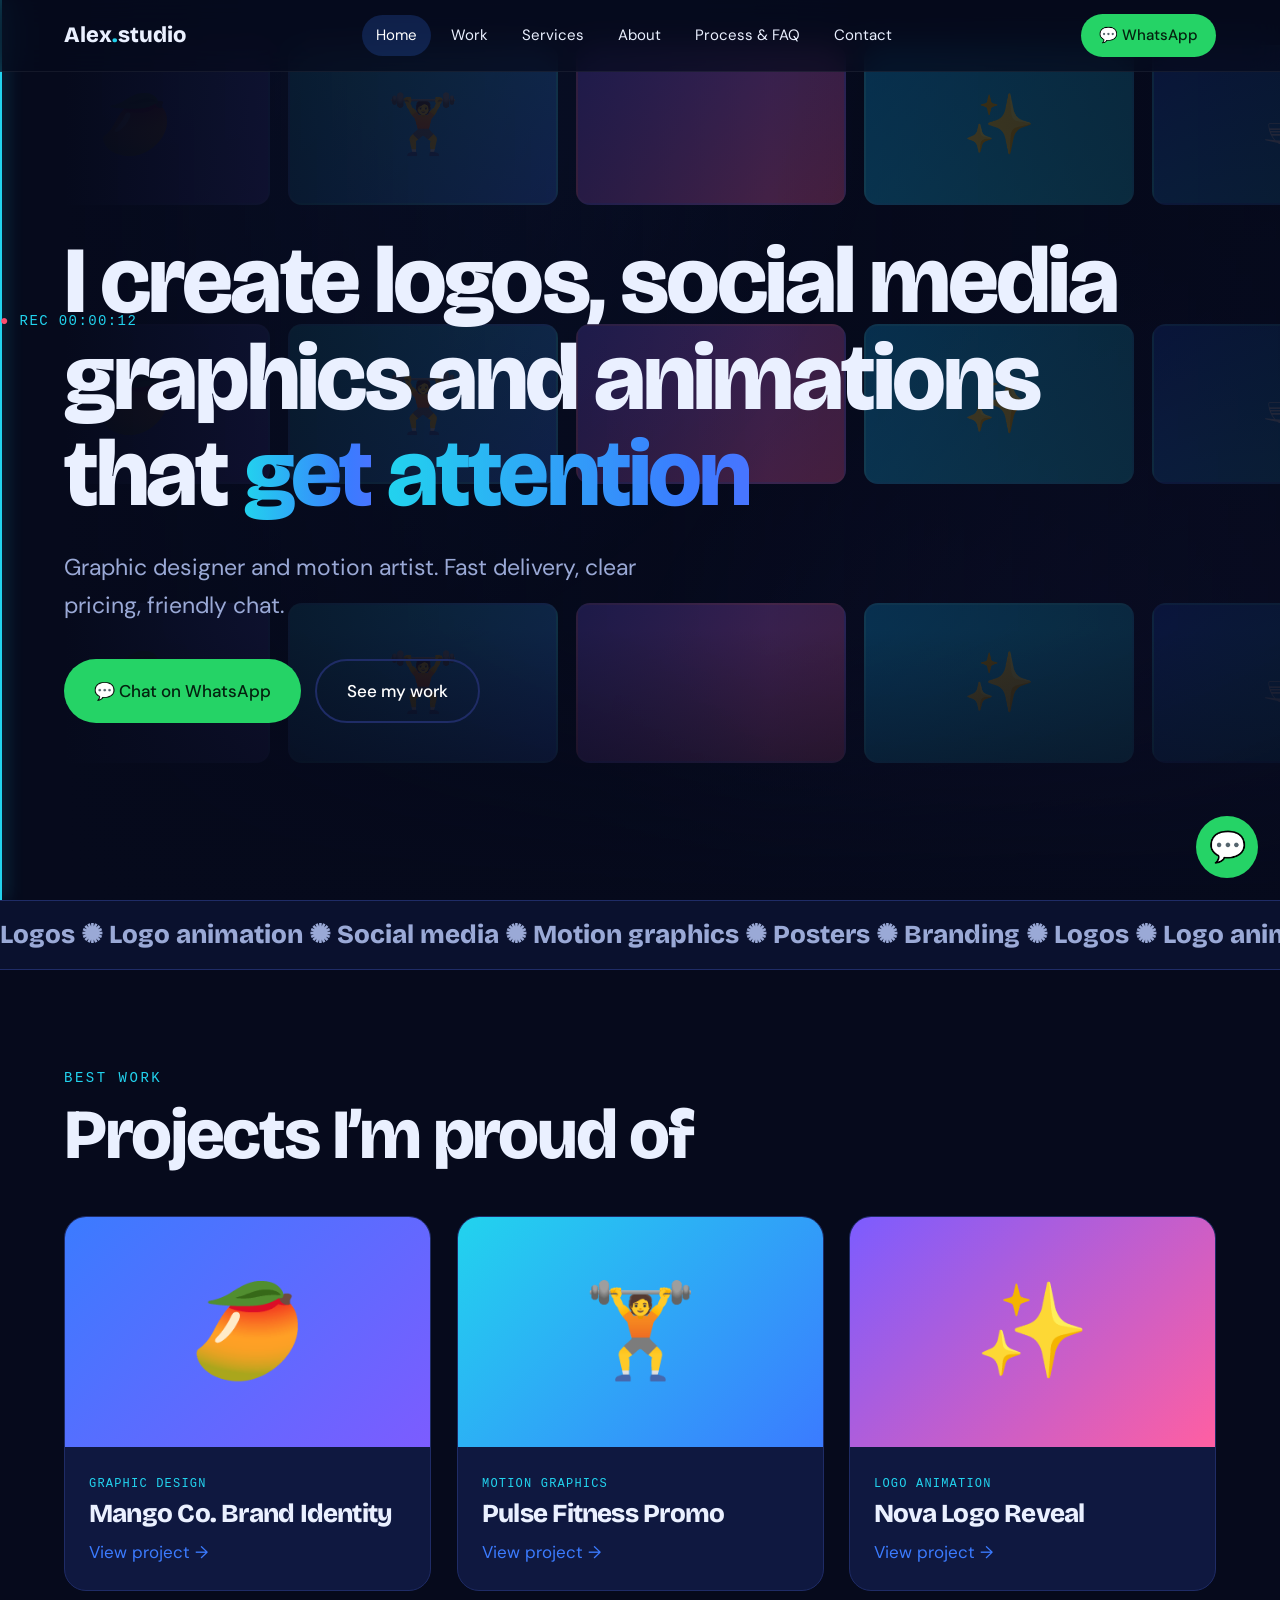
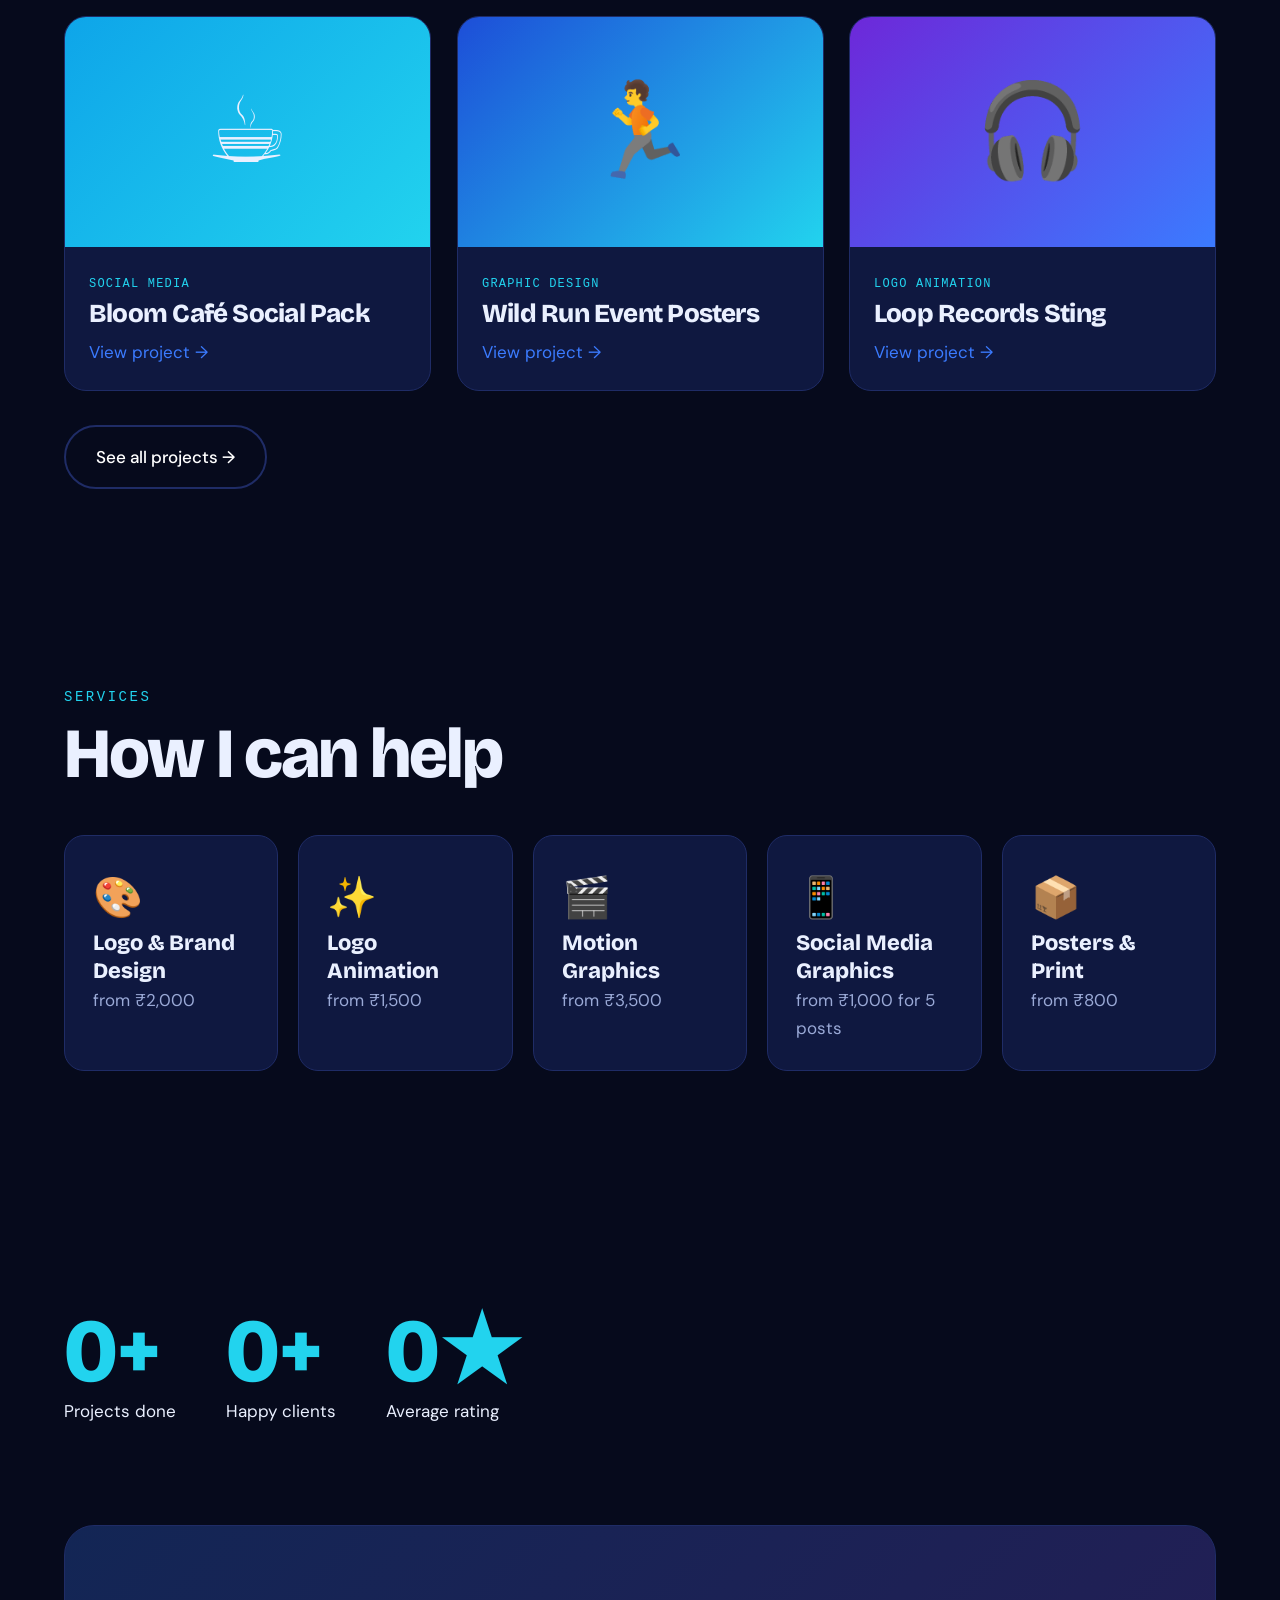
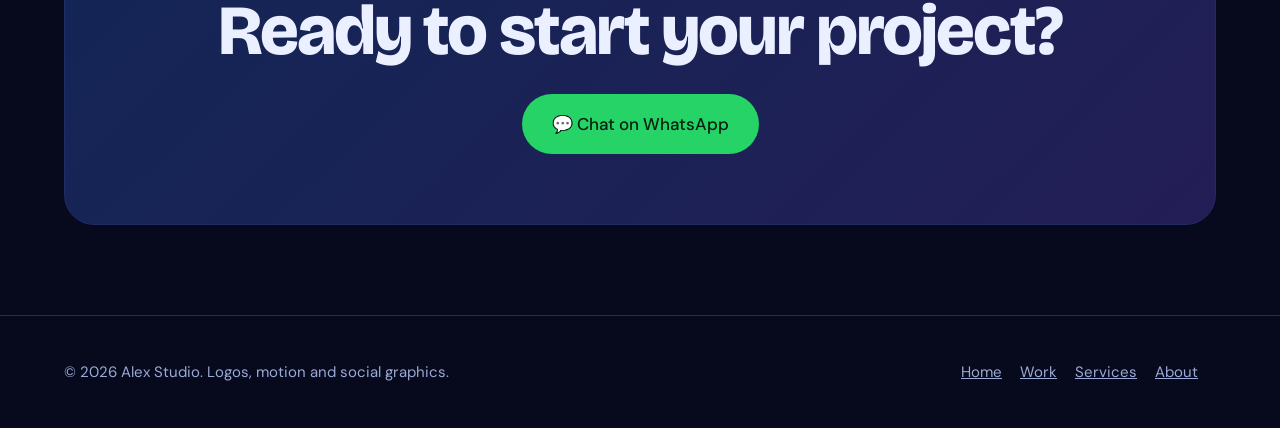
==== index.html @ ba4b5d7b "Add files via upload" ====
<!DOCTYPE html>
<html lang="en"><head><meta charset="utf-8"><meta name="viewport" content="width=device-width, initial-scale=1">
<title>Home | Alex Studio</title>
<link href="https://fonts.googleapis.com/css2?family=Bricolage+Grotesque:opsz,wght@12..96,400;12..96,800&family=DM+Sans:wght@400;500&display=swap" rel="stylesheet">
<link rel="stylesheet" href="style.css"></head><body>
<div id="bar"></div>
<nav><a class="logo" href="index.html">Alex<i>.</i>studio</a><div class="links"><a href="index.html" aria-current=page>Home</a><a href="work.html">Work</a><a href="services.html">Services</a><a href="about.html">About</a><a href="process.html">Process & FAQ</a><a href="contact.html">Contact</a></div><a class="btn wa sm" href="https://wa.me/919999999999?text=Hi%21%20I%20saw%20your%20portfolio%20and%20want%20to%20work%20with%20you." target="_blank" rel="noopener">💬 WhatsApp</a></nav>
<header class="hero"><div class="reel"><div class="row r1"><div class="fr" style="--g:linear-gradient(135deg,#3B7BFF,#7C5CFF)">🥭</div><div class="fr" style="--g:linear-gradient(135deg,#22D3EE,#3B7BFF)">🏋</div><div class="fr" style="--g:linear-gradient(135deg,#7C5CFF,#FF5FA2)">️</div><div class="fr" style="--g:linear-gradient(135deg,#0EA5E9,#22D3EE)">✨</div><div class="fr" style="--g:linear-gradient(135deg,#1D4ED8,#22D3EE)">☕</div><div class="fr" style="--g:linear-gradient(135deg,#6D28D9,#3B7BFF)">🏃</div><div class="fr" style="--g:linear-gradient(135deg,#3B7BFF,#7C5CFF)">🎧</div><div class="fr" style="--g:linear-gradient(135deg,#22D3EE,#3B7BFF)">🎬</div><div class="fr" style="--g:linear-gradient(135deg,#7C5CFF,#FF5FA2)">📦</div><div class="fr" style="--g:linear-gradient(135deg,#3B7BFF,#7C5CFF)">🥭</div><div class="fr" style="--g:linear-gradient(135deg,#22D3EE,#3B7BFF)">🏋</div><div class="fr" style="--g:linear-gradient(135deg,#7C5CFF,#FF5FA2)">️</div><div class="fr" style="--g:linear-gradient(135deg,#0EA5E9,#22D3EE)">✨</div><div class="fr" style="--g:linear-gradient(135deg,#1D4ED8,#22D3EE)">☕</div><div class="fr" style="--g:linear-gradient(135deg,#6D28D9,#3B7BFF)">🏃</div><div class="fr" style="--g:linear-gradient(135deg,#3B7BFF,#7C5CFF)">🎧</div><div class="fr" style="--g:linear-gradient(135deg,#22D3EE,#3B7BFF)">🎬</div><div class="fr" style="--g:linear-gradient(135deg,#7C5CFF,#FF5FA2)">📦</div></div><div class="row r2"><div class="fr" style="--g:linear-gradient(135deg,#3B7BFF,#7C5CFF)">🥭</div><div class="fr" style="--g:linear-gradient(135deg,#22D3EE,#3B7BFF)">🏋</div><div class="fr" style="--g:linear-gradient(135deg,#7C5CFF,#FF5FA2)">️</div><div class="fr" style="--g:linear-gradient(135deg,#0EA5E9,#22D3EE)">✨</div><div class="fr" style="--g:linear-gradient(135deg,#1D4ED8,#22D3EE)">☕</div><div class="fr" style="--g:linear-gradient(135deg,#6D28D9,#3B7BFF)">🏃</div><div class="fr" style="--g:linear-gradient(135deg,#3B7BFF,#7C5CFF)">🎧</div><div class="fr" style="--g:linear-gradient(135deg,#22D3EE,#3B7BFF)">🎬</div><div class="fr" style="--g:linear-gradient(135deg,#7C5CFF,#FF5FA2)">📦</div><div class="fr" style="--g:linear-gradient(135deg,#3B7BFF,#7C5CFF)">🥭</div><div class="fr" style="--g:linear-gradient(135deg,#22D3EE,#3B7BFF)">🏋</div><div class="fr" style="--g:linear-gradient(135deg,#7C5CFF,#FF5FA2)">️</div><div class="fr" style="--g:linear-gradient(135deg,#0EA5E9,#22D3EE)">✨</div><div class="fr" style="--g:linear-gradient(135deg,#1D4ED8,#22D3EE)">☕</div><div class="fr" style="--g:linear-gradient(135deg,#6D28D9,#3B7BFF)">🏃</div><div class="fr" style="--g:linear-gradient(135deg,#3B7BFF,#7C5CFF)">🎧</div><div class="fr" style="--g:linear-gradient(135deg,#22D3EE,#3B7BFF)">🎬</div><div class="fr" style="--g:linear-gradient(135deg,#7C5CFF,#FF5FA2)">📦</div></div><div class="row r3"><div class="fr" style="--g:linear-gradient(135deg,#3B7BFF,#7C5CFF)">🥭</div><div class="fr" style="--g:linear-gradient(135deg,#22D3EE,#3B7BFF)">🏋</div><div class="fr" style="--g:linear-gradient(135deg,#7C5CFF,#FF5FA2)">️</div><div class="fr" style="--g:linear-gradient(135deg,#0EA5E9,#22D3EE)">✨</div><div class="fr" style="--g:linear-gradient(135deg,#1D4ED8,#22D3EE)">☕</div><div class="fr" style="--g:linear-gradient(135deg,#6D28D9,#3B7BFF)">🏃</div><div class="fr" style="--g:linear-gradient(135deg,#3B7BFF,#7C5CFF)">🎧</div><div class="fr" style="--g:linear-gradient(135deg,#22D3EE,#3B7BFF)">🎬</div><div class="fr" style="--g:linear-gradient(135deg,#7C5CFF,#FF5FA2)">📦</div><div class="fr" style="--g:linear-gradient(135deg,#3B7BFF,#7C5CFF)">🥭</div><div class="fr" style="--g:linear-gradient(135deg,#22D3EE,#3B7BFF)">🏋</div><div class="fr" style="--g:linear-gradient(135deg,#7C5CFF,#FF5FA2)">️</div><div class="fr" style="--g:linear-gradient(135deg,#0EA5E9,#22D3EE)">✨</div><div class="fr" style="--g:linear-gradient(135deg,#1D4ED8,#22D3EE)">☕</div><div class="fr" style="--g:linear-gradient(135deg,#6D28D9,#3B7BFF)">🏃</div><div class="fr" style="--g:linear-gradient(135deg,#3B7BFF,#7C5CFF)">🎧</div><div class="fr" style="--g:linear-gradient(135deg,#22D3EE,#3B7BFF)">🎬</div><div class="fr" style="--g:linear-gradient(135deg,#7C5CFF,#FF5FA2)">📦</div></div><div class="play"></div></div><div class="rec">REC 00:00:12</div>
<h1><span class="w" style="--i:0">I</span> <span class="w" style="--i:1">create</span> <span class="w" style="--i:2">logos,</span> <span class="w" style="--i:3">social</span> <span class="w" style="--i:4">media</span> <span class="w" style="--i:5">graphics</span> <span class="w" style="--i:6">and</span> <span class="w" style="--i:7">animations</span> <span class="w" style="--i:8">that</span> <span class="w grad" style="--i:9">get</span> <span class="w grad" style="--i:10">attention</span> </h1>
<p class="sub">Graphic designer and motion artist. Fast delivery, clear pricing, friendly chat.</p>
<div class="cta"><a class="btn wa" href="https://wa.me/919999999999?text=Hi%21%20I%20saw%20your%20portfolio%20and%20want%20to%20work%20with%20you." target="_blank" rel="noopener">💬 Chat on WhatsApp</a><a class="btn ghost" href="work.html">See my work</a></div></header>
<div class="mq"><div>Logos ✺ Logo animation ✺ Social media ✺ Motion graphics ✺ Posters ✺ Branding ✺ Logos ✺ Logo animation ✺ Social media ✺ Motion graphics ✺ Posters ✺ Branding ✺ Logos ✺ Logo animation ✺ Social media ✺ Motion graphics ✺ Posters ✺ Branding ✺ Logos ✺ Logo animation ✺ Social media ✺ Motion graphics ✺ Posters ✺ Branding ✺ </div></div>
<section class="sec"><span class="kick rv">Best work</span><h2 class="rv">Projects I’m proud of</h2><div class="grid"><a class="card gd" href="project-1.html"><div class="th" style="--g:linear-gradient(135deg,#3B7BFF,#7C5CFF)"><span>🥭</span></div><div class="cb"><span class="tag">Graphic Design</span><h3>Mango Co. Brand Identity</h3><em>View project →</em></div></a><a class="card mg" href="project-2.html"><div class="th" style="--g:linear-gradient(135deg,#22D3EE,#3B7BFF)"><span>🏋️</span></div><div class="cb"><span class="tag">Motion Graphics</span><h3>Pulse Fitness Promo</h3><em>View project →</em></div></a><a class="card la" href="project-3.html"><div class="th" style="--g:linear-gradient(135deg,#7C5CFF,#FF5FA2)"><span>✨</span></div><div class="cb"><span class="tag">Logo Animation</span><h3>Nova Logo Reveal</h3><em>View project →</em></div></a><a class="card sm" href="project-4.html"><div class="th" style="--g:linear-gradient(135deg,#0EA5E9,#22D3EE)"><span>☕</span></div><div class="cb"><span class="tag">Social Media</span><h3>Bloom Café Social Pack</h3><em>View project →</em></div></a><a class="card gd" href="project-5.html"><div class="th" style="--g:linear-gradient(135deg,#1D4ED8,#22D3EE)"><span>🏃</span></div><div class="cb"><span class="tag">Graphic Design</span><h3>Wild Run Event Posters</h3><em>View project →</em></div></a><a class="card la" href="project-6.html"><div class="th" style="--g:linear-gradient(135deg,#6D28D9,#3B7BFF)"><span>🎧</span></div><div class="cb"><span class="tag">Logo Animation</span><h3>Loop Records Sting</h3><em>View project →</em></div></a></div><p style="margin-top:34px"><a class="btn ghost rv" href="work.html">See all projects →</a></p></section>
<section class="sec"><span class="kick rv">Services</span><h2 class="rv">How I can help</h2><div class="mini"><a class="rv" href="services.html"><span>🎨</span><b>Logo & Brand Design</b><p>from ₹2,000</p></a><a class="rv" href="services.html"><span>✨</span><b>Logo Animation</b><p>from ₹1,500</p></a><a class="rv" href="services.html"><span>🎬</span><b>Motion Graphics</b><p>from ₹3,500</p></a><a class="rv" href="services.html"><span>📱</span><b>Social Media Graphics</b><p>from ₹1,000 for 5 posts</p></a><a class="rv" href="services.html"><span>📦</span><b>Posters & Print</b><p>from ₹800</p></a></div></section>
<section class="sec"><div class="stats"><div class="rv"><b class="num" style="--t:150"></b>Projects done</div><div class="rv"><b class="num" style="--t:60"></b>Happy clients</div><div class="rv"><b class="num" style="--t:5;--s:'★'"></b>Average rating</div></div></section>
<div class="cta-box rv"><h2>Ready to start your project?</h2><a class="btn wa" href="https://wa.me/919999999999?text=Ready%20to%20start%20your%20project%3F" target="_blank" rel="noopener">💬 Chat on WhatsApp</a></div>
<a class="wa-float" href="https://wa.me/919999999999?text=Hi%21%20I%20saw%20your%20portfolio%20and%20want%20to%20work%20with%20you." target="_blank" rel="noopener" aria-label="Chat on WhatsApp">💬</a>
<footer><div>© 2026 Alex Studio. Logos, motion and social graphics.</div><div><a href="index.html">Home</a><a href="work.html">Work</a><a href="services.html">Services</a><a href="about.html">About</a></div></footer>
</body></html>
---- style.css ----
/* ===== EASY SETUP: colors ===== */
:root{--bg:#060A1C;--card:#0F1840;--line:#1F2C66;--ink:#EAF0FF;--mut:#9AA9D6;--blue:#3B7BFF;--cyan:#22D3EE;--vio:#7C5CFF;--wa:#25D366;color-scheme:dark}
@property --n{syntax:'<integer>';initial-value:0;inherits:false}
*{box-sizing:border-box;margin:0}
html{scroll-behavior:smooth}
body{background:var(--bg);color:var(--ink);font:400 17px/1.65 'DM Sans',system-ui,sans-serif;overflow-x:hidden}
body::before{content:"";position:fixed;inset:0;z-index:-1;pointer-events:none;background:radial-gradient(circle at 15% 0,rgba(59,123,255,.2),transparent 50%),radial-gradient(circle at 100% 100%,rgba(124,92,255,.16),transparent 45%)}
h1,h2,h3,.d{font-family:'Bricolage Grotesque',Georgia,sans-serif;font-weight:800;line-height:1.02;letter-spacing:-.03em}
a{color:inherit}
p{color:var(--mut)}
/* progress + page transition */
#bar{position:fixed;top:0;left:0;height:4px;width:100%;background:linear-gradient(90deg,var(--blue),var(--cyan));transform:scaleX(0);transform-origin:left;z-index:90}
@supports (animation-timeline:scroll()){#bar{animation:grow linear both;animation-timeline:scroll()}}
@keyframes grow{to{transform:scaleX(1)}}
@view-transition{navigation:auto}
::view-transition-old(root){animation:.3s both vo}
::view-transition-new(root){animation:.5s cubic-bezier(.2,.9,.3,1) both vi}
@keyframes vo{to{opacity:0;transform:scale(.98)}}
@keyframes vi{from{opacity:0;transform:translateY(40px)}}
/* nav */
nav{position:fixed;top:0;left:0;right:0;z-index:80;display:flex;align-items:center;justify-content:space-between;gap:16px;padding:14px 5vw;background:rgba(6,10,28,.72);backdrop-filter:blur(14px);border-bottom:1px solid rgba(255,255,255,.06);view-transition-name:nav}
nav .logo{font:800 22px 'Bricolage Grotesque',sans-serif;text-decoration:none}
nav .logo i{font-style:normal;color:var(--cyan)}
nav .links{display:flex;gap:6px;overflow-x:auto;scrollbar-width:none}
nav .links a{padding:8px 14px;border-radius:99px;text-decoration:none;font-size:15px;white-space:nowrap;transition:background .3s,color .3s}
nav .links a:hover,nav a[aria-current]{background:rgba(59,123,255,.2);color:#fff}
/* buttons */
.btn{display:inline-flex;align-items:center;gap:10px;padding:16px 30px;border-radius:99px;font-weight:500;text-decoration:none;color:#fff;background:linear-gradient(135deg,var(--blue),var(--vio));position:relative;overflow:hidden;border:0;font-size:17px;cursor:pointer;font-family:inherit;transition:transform .3s cubic-bezier(.2,1.5,.4,1),box-shadow .3s}
.btn::after{content:"";position:absolute;top:0;left:-80%;width:50%;height:100%;background:linear-gradient(100deg,transparent,rgba(255,255,255,.4),transparent);transform:skewX(-20deg);transition:left .6s}
.btn:hover{transform:translateY(-4px) scale(1.04);box-shadow:0 14px 34px -8px var(--blue)}
.btn:hover::after{left:140%}
.btn.wa{background:var(--wa);color:#04210f}
.btn.wa:hover{box-shadow:0 14px 34px -8px var(--wa)}
.btn.ghost{background:none;border:2px solid var(--line)}
.btn.sm{padding:9px 18px;font-size:15px}
.wa-float{position:fixed;right:22px;bottom:22px;z-index:85;width:62px;height:62px;border-radius:50%;background:var(--wa);display:grid;place-items:center;font-size:30px;text-decoration:none;animation:pop .8s 1s cubic-bezier(.2,1.6,.4,1) both,ring 2s 2s infinite}
@keyframes pop{from{transform:scale(0)}}
@keyframes ring{0%{box-shadow:0 0 0 0 rgba(37,211,102,.7)}100%{box-shadow:0 0 0 24px rgba(37,211,102,0)}}
/* hero + reel */
.hero{min-height:100vh;min-height:100svh;display:flex;flex-direction:column;justify-content:center;padding:130px 5vw 90px;position:relative;overflow:hidden}
.hero>*:not(.reel){position:relative;z-index:2}
.reel{position:absolute;inset:0;z-index:0;overflow:hidden}
.reel::after{content:"";position:absolute;inset:0;background:linear-gradient(90deg,var(--bg) 5%,rgba(6,10,28,.55) 60%,rgba(6,10,28,.8)),linear-gradient(0deg,var(--bg),transparent 30%)}
.row{position:absolute;left:0;display:flex;gap:18px;width:max-content;animation:slide 42s linear infinite}
.r1{top:5%}.r2{top:36%;animation-direction:reverse;animation-duration:52s}.r3{top:67%;animation-duration:46s}
@keyframes slide{to{transform:translateX(-50%)}}
.fr{width:270px;height:160px;border-radius:14px;background:var(--g);display:grid;place-items:center;font-size:58px;opacity:.6;border:2px solid rgba(255,255,255,.1);animation:flick 4s infinite}
.fr:nth-child(2n){animation-delay:-1.3s}
@keyframes flick{50%{opacity:.4}}
.play{position:absolute;top:0;bottom:0;width:2px;background:var(--cyan);box-shadow:0 0 18px var(--cyan);z-index:1;animation:scan 9s linear infinite}
@keyframes scan{from{left:0}to{left:100%}}
.rec{position:absolute;top:96px;right:5vw;z-index:2;font:500 14px monospace;color:var(--cyan);letter-spacing:.1em}
.rec::before{content:"● ";color:#ff4d6d;animation:blink 1s steps(2) infinite}
@keyframes blink{50%{opacity:0}}
.hero h1,.ph h1{font-size:clamp(40px,7.4vw,112px);max-width:15em}
.w{display:inline-block;opacity:0;transform:translateY(60%) rotate(5deg);animation:wd .8s cubic-bezier(.2,1.4,.4,1) forwards;animation-delay:calc(var(--i)*90ms + 150ms)}
@keyframes wd{to{opacity:1;transform:none}}
.grad{background:linear-gradient(90deg,var(--cyan),var(--blue),var(--vio),var(--cyan));background-size:250% 100%;-webkit-background-clip:text;background-clip:text;color:transparent;animation:wd .8s forwards,shift 5s linear infinite}
@keyframes shift{to{background-position:250% 0}}
.sub{max-width:36ch;font-size:clamp(18px,2vw,23px);margin:26px 0 34px;opacity:0;animation:fade 1s 1.6s forwards}
.cta{display:flex;gap:14px;flex-wrap:wrap;opacity:0;animation:fade 1s 1.9s forwards}
@keyframes fade{to{opacity:1}}
/* sections */
.sec{padding:100px 5vw}
.kick{color:var(--cyan);font:500 14px monospace;letter-spacing:.18em;text-transform:uppercase;margin-bottom:14px;display:block}
h2{font-size:clamp(36px,5.5vw,76px);margin-bottom:44px}
.ph{padding:160px 5vw 70px;position:relative;overflow:hidden}
.ph::after{content:"";position:absolute;width:420px;height:420px;border-radius:50%;right:-100px;top:-60px;background:radial-gradient(var(--blue),transparent 65%);opacity:.45;animation:drift 9s ease-in-out infinite alternate}
@keyframes drift{to{transform:translate(-60px,50px) scale(1.2)}}
.ph p{max-width:46ch;margin-top:22px;font-size:20px}
/* marquee */
.mq{overflow:hidden;white-space:nowrap;border-block:1px solid var(--line);padding:18px 0;background:rgba(15,24,64,.5)}
.mq div{display:inline-block;animation:mq 28s linear infinite;font:800 26px 'Bricolage Grotesque',sans-serif;color:var(--mut)}
.mq:hover div{animation-play-state:paused}
@keyframes mq{to{transform:translateX(-50%)}}
/* scroll reveal */
@supports (animation-timeline:view()){.rv{animation:rv linear both;animation-timeline:view();animation-range:entry 0% entry 45%}}
@keyframes rv{from{opacity:0;transform:translateY(70px) scale(.95)}to{opacity:1;transform:none}}
/* work cards */
.grid{display:grid;grid-template-columns:repeat(auto-fill,minmax(min(100%,330px),1fr));gap:26px}
.card{display:block;text-decoration:none;border-radius:22px;background:var(--card);border:1px solid var(--line);overflow:hidden;transition:transform .4s cubic-bezier(.2,1.4,.4,1),box-shadow .4s,border-color .4s;animation:cardin .6s both}
@keyframes cardin{from{opacity:0;transform:scale(.9) translateY(30px)}}
.card:hover{transform:translateY(-12px) rotate(-1deg);border-color:var(--blue);box-shadow:0 30px 60px -25px var(--blue)}
.th{height:230px;background:var(--g);display:grid;place-items:center;font-size:92px;position:relative;overflow:hidden}
.th span{animation:fl 5s ease-in-out infinite}
.card:hover .th span{animation:fl 1.5s ease-in-out infinite}
@keyframes fl{50%{transform:translateY(-16px) rotate(8deg) scale(1.08)}}
.th::after{content:"";position:absolute;top:0;left:-80%;width:50%;height:100%;background:linear-gradient(100deg,transparent,rgba(255,255,255,.35),transparent);transform:skewX(-20deg);transition:left .7s}
.card:hover .th::after{left:140%}
.cb{padding:20px 24px 24px}
.tag{font:500 12px monospace;color:var(--cyan);letter-spacing:.1em;text-transform:uppercase}
.cb h3{font-size:26px;margin:6px 0 10px}
.cb em{font-style:normal;color:var(--blue);display:inline-block;transition:transform .3s}
.card:hover em{transform:translateX(8px)}
/* pure-CSS filters */
.fi{position:absolute;opacity:0;pointer-events:none}
.chips{display:flex;gap:10px;flex-wrap:wrap;margin-bottom:36px}
.chips label{padding:10px 22px;border-radius:99px;border:2px solid var(--line);cursor:pointer;transition:.3s}
.chips label:hover{border-color:var(--blue);transform:translateY(-3px)}
#f-all:checked~.chips [for=f-all],#f-gd:checked~.chips [for=f-gd],#f-mg:checked~.chips [for=f-mg],#f-la:checked~.chips [for=f-la],#f-sm:checked~.chips [for=f-sm]{background:var(--blue);border-color:var(--blue);color:#fff}
#f-gd:checked~.grid .card:not(.gd),#f-mg:checked~.grid .card:not(.mg),#f-la:checked~.grid .card:not(.la),#f-sm:checked~.grid .card:not(.sm){display:none}
/* services */
.svs{display:grid;gap:26px}
.sv{display:grid;grid-template-columns:1.1fr 1fr;gap:34px;padding:36px;border-radius:26px;background:var(--card);border:1px solid var(--line);position:relative;overflow:hidden;transition:border-color .4s,transform .4s}
.sv:hover{border-color:var(--cyan);transform:scale(1.01)}
.sv::before{content:"";position:absolute;width:300px;height:300px;left:-100px;top:-100px;background:radial-gradient(var(--blue),transparent 70%);opacity:0;transition:opacity .5s}
.sv:hover::before{opacity:.35}
.sv>*{position:relative}
.ic{font-size:54px;display:inline-block;animation:wig 3s ease-in-out infinite}
@keyframes wig{0%,100%{transform:rotate(0)}10%{transform:rotate(14deg)}20%{transform:rotate(-12deg)}30%{transform:rotate(0)}}
.sv h3{font-size:34px;margin:8px 0 10px}
.meta{display:flex;gap:12px;flex-wrap:wrap;margin:18px 0}
.meta b{padding:8px 16px;border-radius:99px;background:rgba(34,211,238,.12);color:var(--cyan);font-weight:500;font-size:15px}
.sv ul{list-style:none;padding:0;margin-bottom:20px}
.sv li{padding:6px 0 6px 32px;position:relative;opacity:0;animation:fade .5s forwards;animation-delay:calc(var(--k)*.12s + .3s)}
.sv li::before{content:"✓";position:absolute;left:0;color:var(--cyan);font-weight:700}
.sv h4{font:500 14px monospace;letter-spacing:.14em;color:var(--cyan);margin-bottom:8px}
.mini{display:grid;grid-template-columns:repeat(auto-fit,minmax(200px,1fr));gap:20px}
.mini a{padding:28px;border-radius:20px;background:var(--card);border:1px solid var(--line);text-decoration:none;transition:.35s}
.mini a:hover{transform:translateY(-10px);border-color:var(--cyan)}
.mini span{font-size:40px;display:block}.mini b{font:800 22px 'Bricolage Grotesque'}
/* about */
.two{display:grid;grid-template-columns:minmax(260px,.8fr) 1.2fr;gap:60px;align-items:center}
.photo{width:min(380px,85%);aspect-ratio:1;position:relative;margin:auto}
.photo::before{content:"";position:absolute;inset:-8px;border-radius:50%;background:conic-gradient(var(--blue),var(--cyan),var(--vio),var(--blue));animation:spin 6s linear infinite}
@keyframes spin{to{transform:rotate(360deg)}}
.photo>*{position:relative;width:100%;height:100%;border-radius:50%;object-fit:cover;background:var(--card);display:grid;place-items:center;font-size:110px}
.tools{display:flex;flex-wrap:wrap;gap:14px}
.tools span{padding:12px 22px;border-radius:16px;background:var(--card);border:1px solid var(--line);animation:fl 4s ease-in-out infinite;animation-delay:calc(var(--k)*-.6s);transition:border-color .3s}
.tools span:hover{border-color:var(--cyan)}
.how{display:grid;grid-template-columns:repeat(auto-fit,minmax(240px,1fr));gap:20px}
.how div,.info div{padding:28px;border-radius:20px;background:var(--card);border:1px solid var(--line);transition:.35s}
.how div:hover,.info div:hover{transform:translateY(-8px);border-color:var(--blue)}
.how span{font-size:38px}.how h3,.info h3{font-size:24px;margin:8px 0}
.stats{display:flex;flex-wrap:wrap;gap:50px;margin-top:36px}
.num{display:block;font:800 clamp(50px,7vw,90px)/1 'Bricolage Grotesque',sans-serif;color:var(--cyan);counter-reset:n var(--n);animation:count 1.8s ease-out both}
.num::before{content:counter(n) var(--s,"+")}
@supports (animation-timeline:view()){.num{animation-timeline:view();animation-range:entry 20% cover 30%}}
@keyframes count{from{--n:0}to{--n:var(--t)}}
/* process */
.steps{position:relative;max-width:820px;padding-left:76px}
.steps::before{content:"";position:absolute;left:27px;top:0;bottom:0;width:4px;border-radius:4px;background:linear-gradient(var(--blue),var(--cyan));transform-origin:top;transform:scaleY(1)}
@supports (animation-timeline:view()){.steps::before{animation:dr linear both;animation-timeline:view();animation-range:entry 10% cover 60%}}
@keyframes dr{from{transform:scaleY(0)}}
.step{position:relative;padding-bottom:46px;counter-increment:s}
.step::before{content:counter(s);position:absolute;left:-76px;top:0;width:58px;height:58px;border-radius:50%;background:var(--card);border:3px solid var(--cyan);display:grid;place-items:center;font:800 24px 'Bricolage Grotesque',sans-serif}
.step h3{font-size:30px;margin-bottom:6px}
@supports (animation-timeline:view()){.step{animation:rvl linear both;animation-timeline:view();animation-range:entry 0% entry 50%}}
@keyframes rvl{from{opacity:0;transform:translateX(-70px)}}
.info{display:grid;grid-template-columns:repeat(auto-fit,minmax(260px,1fr));gap:20px}
details{border:1px solid var(--line);border-radius:18px;background:var(--card);margin-bottom:14px;transition:border-color .3s;max-width:820px}
details:hover,details[open]{border-color:var(--blue)}
summary{padding:22px 26px;cursor:pointer;font:800 21px 'Bricolage Grotesque',sans-serif;list-style:none;display:flex;justify-content:space-between;gap:16px}
summary::-webkit-details-marker{display:none}
summary::after{content:"+";color:var(--cyan);font-size:30px;line-height:.8;transition:transform .4s}
details[open] summary::after{transform:rotate(135deg)}
details p{padding:0 26px 24px;animation:drop .5s both}
@keyframes drop{from{opacity:0;transform:translateY(-14px)}}
/* project page */
.hero2{height:min(46vh,420px);border-radius:26px;background:var(--g);display:grid;place-items:center;font-size:min(30vw,190px);margin-top:36px;overflow:hidden;position:relative}
.hero2 span{animation:fl 5s ease-in-out infinite}
.hero2::after{content:"";position:absolute;top:0;bottom:0;width:3px;background:#fff;opacity:.7;animation:scan 5s linear infinite}
.pn{display:flex;justify-content:space-between;gap:14px;flex-wrap:wrap;margin-top:40px}
.cta-box{text-align:center;padding:70px 5vw;margin:0 5vw 90px;border-radius:30px;background:linear-gradient(135deg,rgba(59,123,255,.25),rgba(124,92,255,.25));border:1px solid var(--line);position:relative;overflow:hidden}
.cta-box h2{margin-bottom:26px}
/* contact */
form{display:grid;gap:30px;max-width:620px}
.f{position:relative}
.f input,.f textarea{width:100%;background:none;border:0;border-bottom:3px solid var(--line);font:inherit;font-size:20px;padding:24px 0 8px;color:var(--ink);outline:0;resize:vertical}
.f label{position:absolute;left:0;top:24px;color:var(--mut);pointer-events:none;transition:.3s cubic-bezier(.2,1.4,.4,1);transform-origin:left}
.f input:focus+label,.f input:not(:placeholder-shown)+label,.f textarea:focus+label,.f textarea:not(:placeholder-shown)+label{transform:translateY(-26px) scale(.75);color:var(--cyan)}
.f::after{content:"";position:absolute;left:0;bottom:0;height:3px;width:100%;background:var(--cyan);transform:scaleX(0);transform-origin:left;transition:transform .45s}
.f:focus-within::after{transform:scaleX(1)}
.dot{display:inline-block;width:12px;height:12px;border-radius:50%;background:var(--wa);margin-right:10px;animation:ring 1.6s infinite}
.cgrid{display:grid;grid-template-columns:1fr 1fr;gap:60px}
.cl{display:grid;gap:14px;margin-top:26px}
.cl a{padding:18px 24px;border-radius:18px;background:var(--card);border:1px solid var(--line);text-decoration:none;transition:.3s}
.cl a:hover{transform:translateX(12px);border-color:var(--cyan)}
footer{border-top:1px solid var(--line);padding:44px 5vw;display:flex;justify-content:space-between;gap:20px;flex-wrap:wrap;color:var(--mut);font-size:15px}
footer a{margin-right:18px}
@media (max-width:780px){.sv,.two,.cgrid{grid-template-columns:1fr}.rec{display:none}nav .btn{display:none}}
@media (prefers-reduced-motion:reduce){*,*::before,*::after{animation:none!important;transition:none!important}.w,.sub,.cta,.sv li{opacity:1;transform:none}.num{--n:var(--t)}}
.grad{animation-delay:calc(var(--i)*90ms + 150ms),0s}
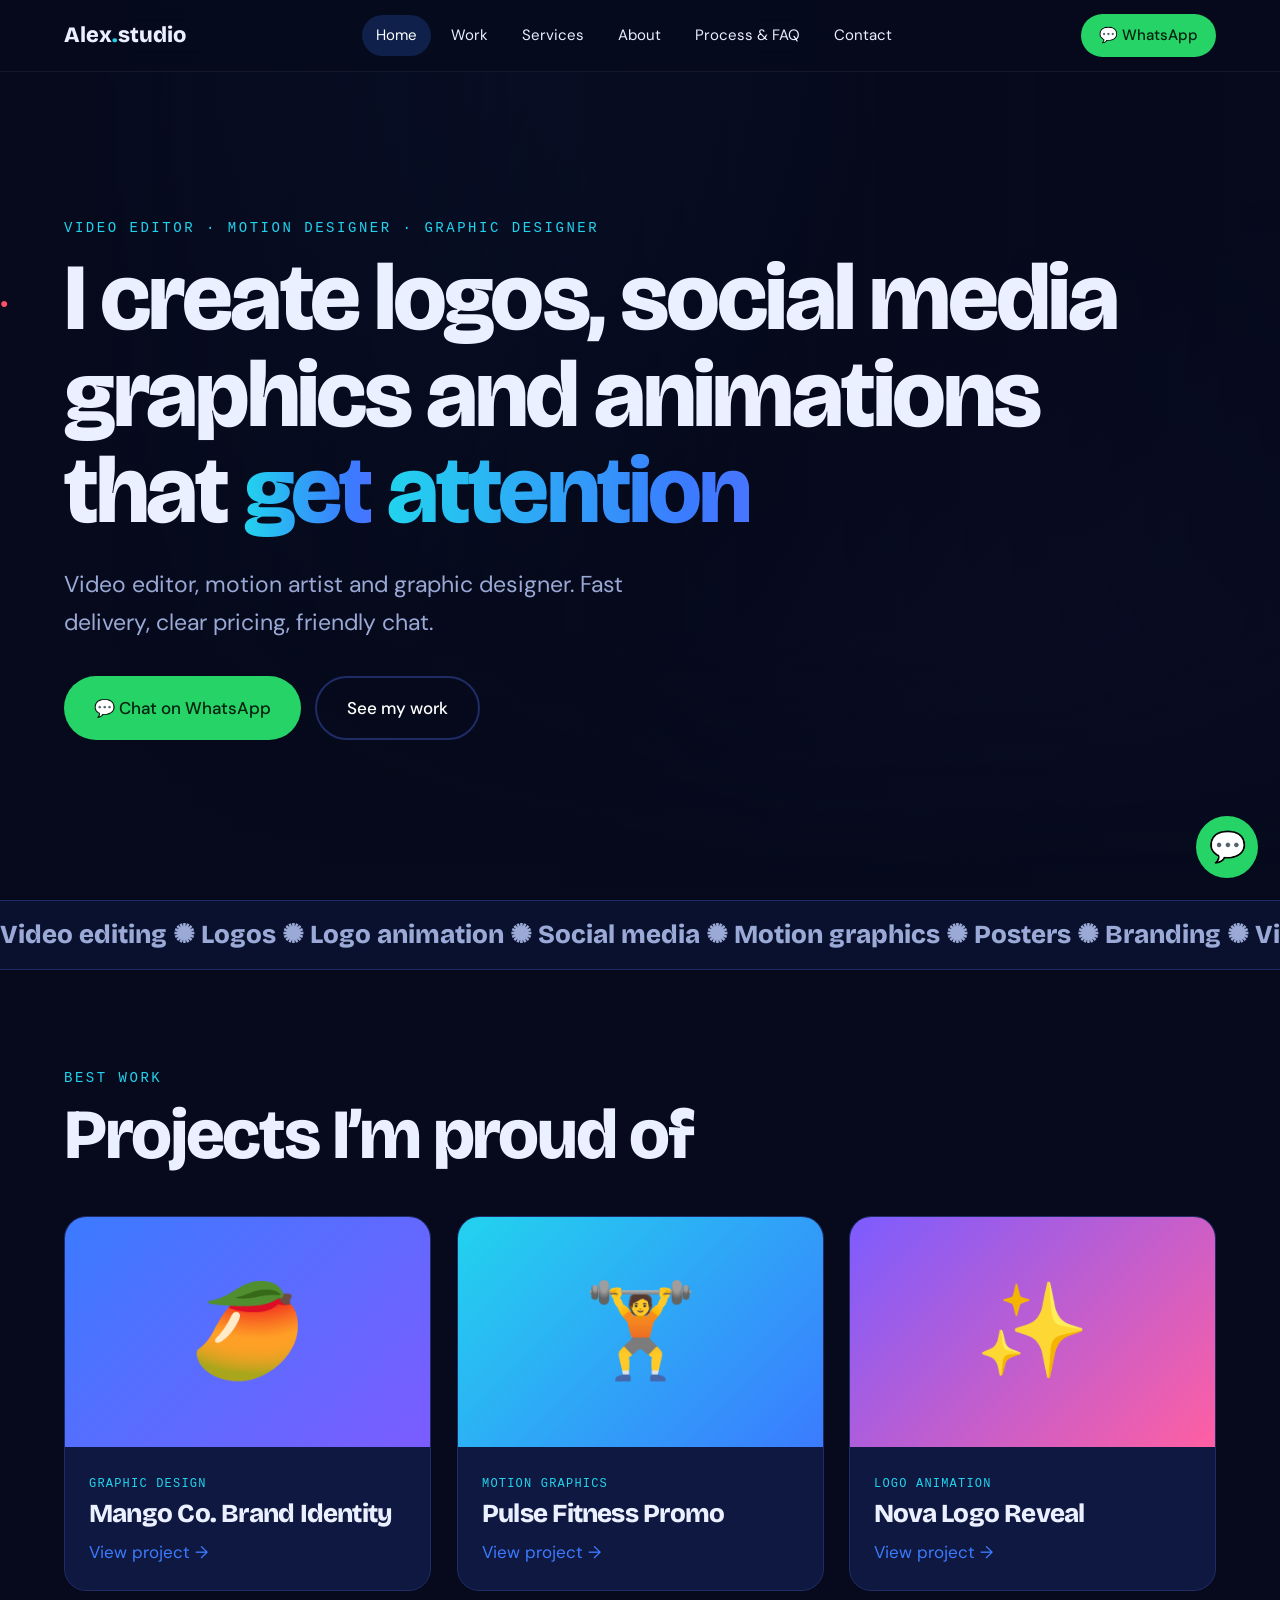
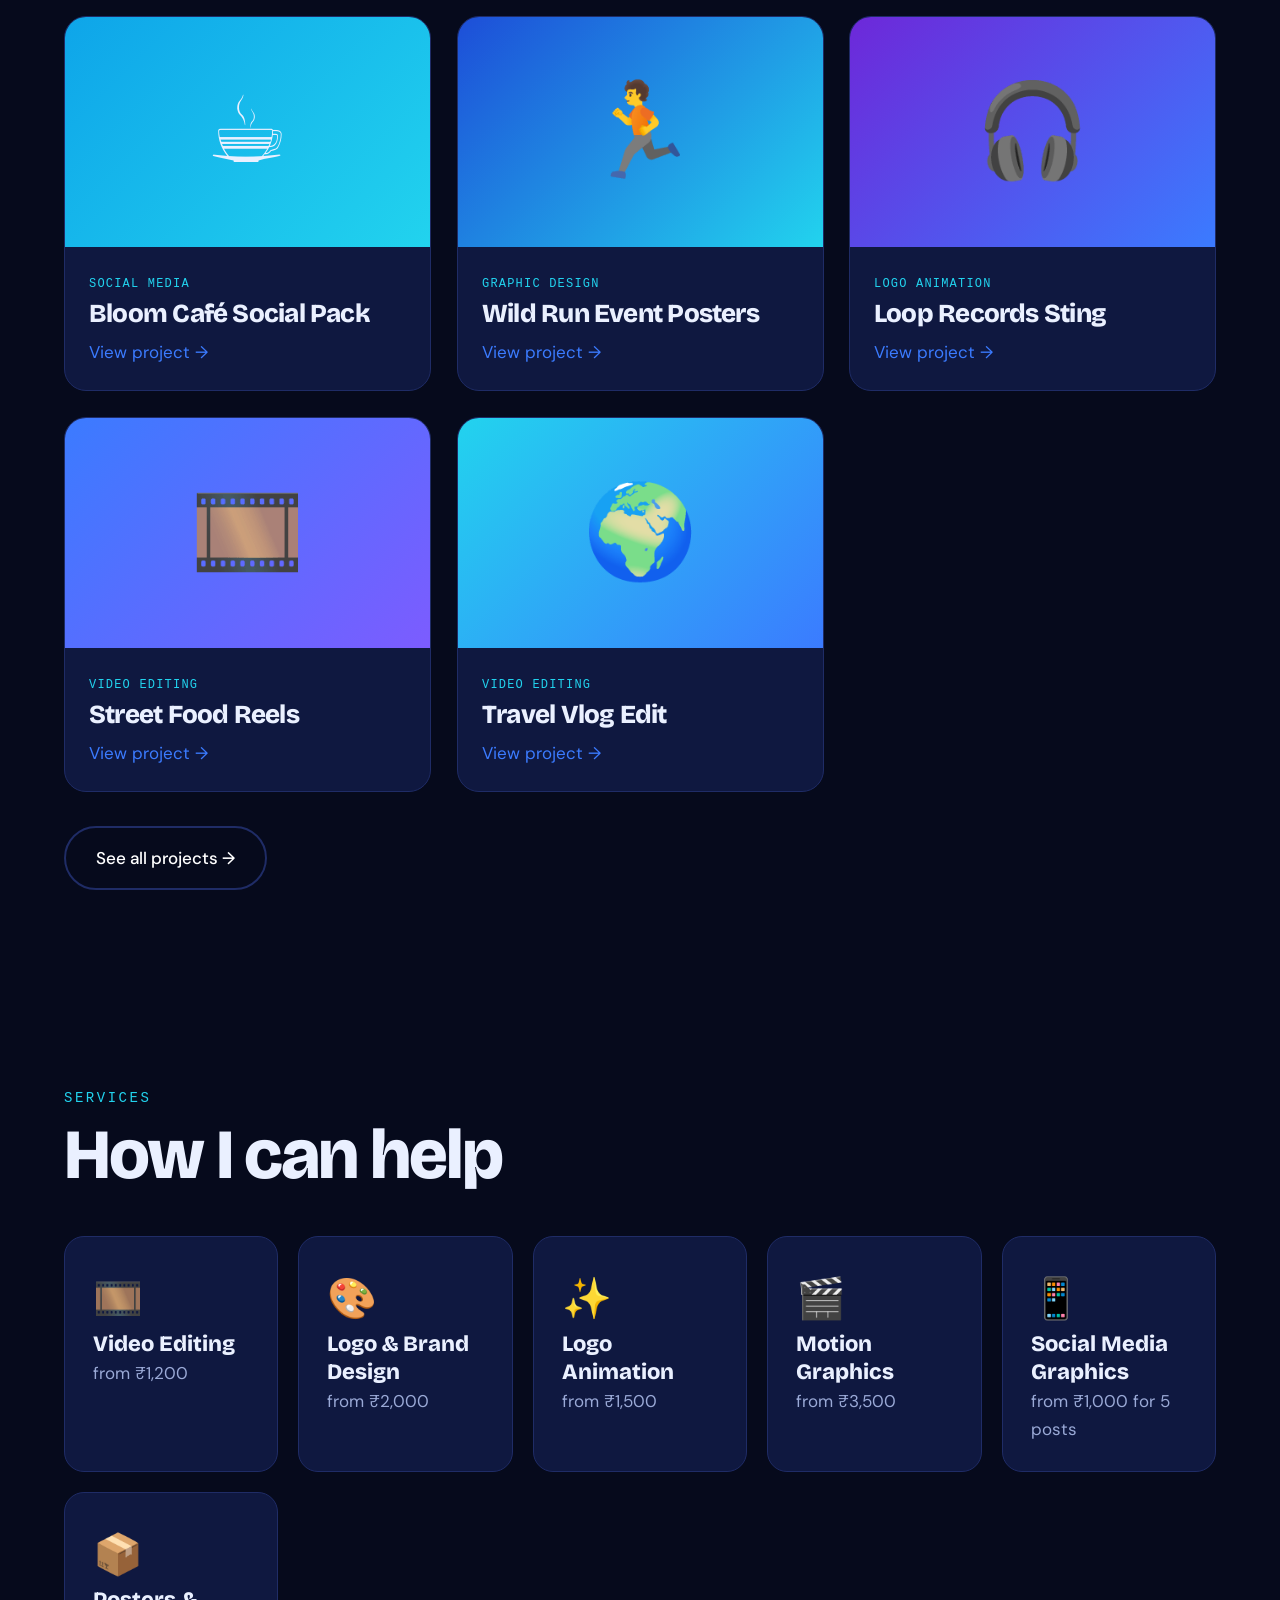
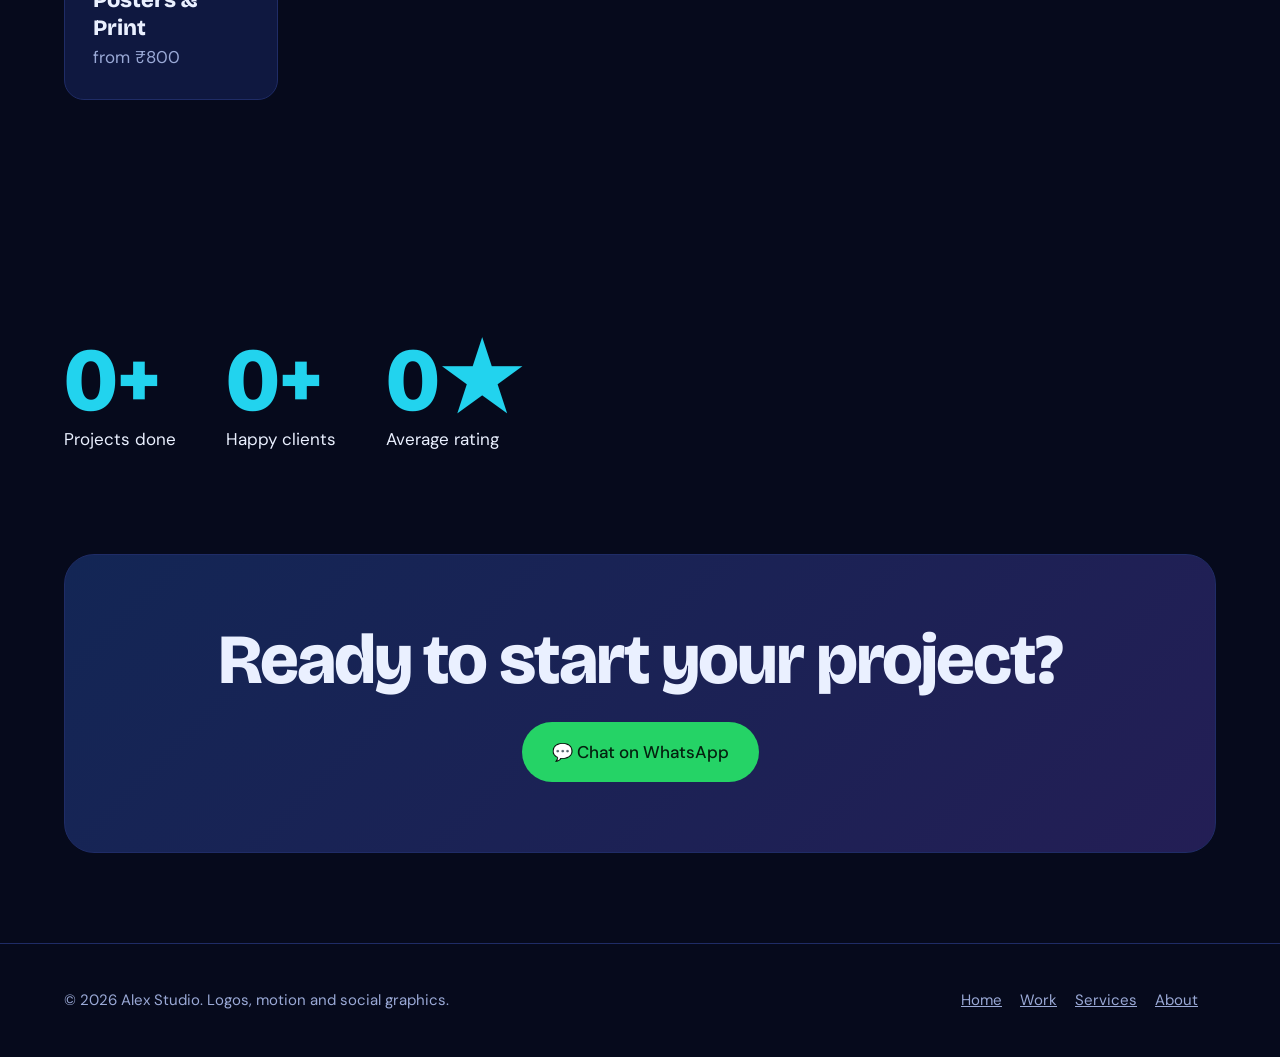
==== commit 5d6095a6: "Update site with animated backgrounds" ====
--- a/index.html
+++ b/index.html
@@ -5,13 +5,13 @@
 <link rel="stylesheet" href="style.css"></head><body>
 <div id="bar"></div>
 <nav><a class="logo" href="index.html">Alex<i>.</i>studio</a><div class="links"><a href="index.html" aria-current=page>Home</a><a href="work.html">Work</a><a href="services.html">Services</a><a href="about.html">About</a><a href="process.html">Process & FAQ</a><a href="contact.html">Contact</a></div><a class="btn wa sm" href="https://wa.me/919999999999?text=Hi%21%20I%20saw%20your%20portfolio%20and%20want%20to%20work%20with%20you." target="_blank" rel="noopener">💬 WhatsApp</a></nav>
-<header class="hero"><div class="reel"><div class="row r1"><div class="fr" style="--g:linear-gradient(135deg,#3B7BFF,#7C5CFF)">🥭</div><div class="fr" style="--g:linear-gradient(135deg,#22D3EE,#3B7BFF)">🏋</div><div class="fr" style="--g:linear-gradient(135deg,#7C5CFF,#FF5FA2)">️</div><div class="fr" style="--g:linear-gradient(135deg,#0EA5E9,#22D3EE)">✨</div><div class="fr" style="--g:linear-gradient(135deg,#1D4ED8,#22D3EE)">☕</div><div class="fr" style="--g:linear-gradient(135deg,#6D28D9,#3B7BFF)">🏃</div><div class="fr" style="--g:linear-gradient(135deg,#3B7BFF,#7C5CFF)">🎧</div><div class="fr" style="--g:linear-gradient(135deg,#22D3EE,#3B7BFF)">🎬</div><div class="fr" style="--g:linear-gradient(135deg,#7C5CFF,#FF5FA2)">📦</div><div class="fr" style="--g:linear-gradient(135deg,#3B7BFF,#7C5CFF)">🥭</div><div class="fr" style="--g:linear-gradient(135deg,#22D3EE,#3B7BFF)">🏋</div><div class="fr" style="--g:linear-gradient(135deg,#7C5CFF,#FF5FA2)">️</div><div class="fr" style="--g:linear-gradient(135deg,#0EA5E9,#22D3EE)">✨</div><div class="fr" style="--g:linear-gradient(135deg,#1D4ED8,#22D3EE)">☕</div><div class="fr" style="--g:linear-gradient(135deg,#6D28D9,#3B7BFF)">🏃</div><div class="fr" style="--g:linear-gradient(135deg,#3B7BFF,#7C5CFF)">🎧</div><div class="fr" style="--g:linear-gradient(135deg,#22D3EE,#3B7BFF)">🎬</div><div class="fr" style="--g:linear-gradient(135deg,#7C5CFF,#FF5FA2)">📦</div></div><div class="row r2"><div class="fr" style="--g:linear-gradient(135deg,#3B7BFF,#7C5CFF)">🥭</div><div class="fr" style="--g:linear-gradient(135deg,#22D3EE,#3B7BFF)">🏋</div><div class="fr" style="--g:linear-gradient(135deg,#7C5CFF,#FF5FA2)">️</div><div class="fr" style="--g:linear-gradient(135deg,#0EA5E9,#22D3EE)">✨</div><div class="fr" style="--g:linear-gradient(135deg,#1D4ED8,#22D3EE)">☕</div><div class="fr" style="--g:linear-gradient(135deg,#6D28D9,#3B7BFF)">🏃</div><div class="fr" style="--g:linear-gradient(135deg,#3B7BFF,#7C5CFF)">🎧</div><div class="fr" style="--g:linear-gradient(135deg,#22D3EE,#3B7BFF)">🎬</div><div class="fr" style="--g:linear-gradient(135deg,#7C5CFF,#FF5FA2)">📦</div><div class="fr" style="--g:linear-gradient(135deg,#3B7BFF,#7C5CFF)">🥭</div><div class="fr" style="--g:linear-gradient(135deg,#22D3EE,#3B7BFF)">🏋</div><div class="fr" style="--g:linear-gradient(135deg,#7C5CFF,#FF5FA2)">️</div><div class="fr" style="--g:linear-gradient(135deg,#0EA5E9,#22D3EE)">✨</div><div class="fr" style="--g:linear-gradient(135deg,#1D4ED8,#22D3EE)">☕</div><div class="fr" style="--g:linear-gradient(135deg,#6D28D9,#3B7BFF)">🏃</div><div class="fr" style="--g:linear-gradient(135deg,#3B7BFF,#7C5CFF)">🎧</div><div class="fr" style="--g:linear-gradient(135deg,#22D3EE,#3B7BFF)">🎬</div><div class="fr" style="--g:linear-gradient(135deg,#7C5CFF,#FF5FA2)">📦</div></div><div class="row r3"><div class="fr" style="--g:linear-gradient(135deg,#3B7BFF,#7C5CFF)">🥭</div><div class="fr" style="--g:linear-gradient(135deg,#22D3EE,#3B7BFF)">🏋</div><div class="fr" style="--g:linear-gradient(135deg,#7C5CFF,#FF5FA2)">️</div><div class="fr" style="--g:linear-gradient(135deg,#0EA5E9,#22D3EE)">✨</div><div class="fr" style="--g:linear-gradient(135deg,#1D4ED8,#22D3EE)">☕</div><div class="fr" style="--g:linear-gradient(135deg,#6D28D9,#3B7BFF)">🏃</div><div class="fr" style="--g:linear-gradient(135deg,#3B7BFF,#7C5CFF)">🎧</div><div class="fr" style="--g:linear-gradient(135deg,#22D3EE,#3B7BFF)">🎬</div><div class="fr" style="--g:linear-gradient(135deg,#7C5CFF,#FF5FA2)">📦</div><div class="fr" style="--g:linear-gradient(135deg,#3B7BFF,#7C5CFF)">🥭</div><div class="fr" style="--g:linear-gradient(135deg,#22D3EE,#3B7BFF)">🏋</div><div class="fr" style="--g:linear-gradient(135deg,#7C5CFF,#FF5FA2)">️</div><div class="fr" style="--g:linear-gradient(135deg,#0EA5E9,#22D3EE)">✨</div><div class="fr" style="--g:linear-gradient(135deg,#1D4ED8,#22D3EE)">☕</div><div class="fr" style="--g:linear-gradient(135deg,#6D28D9,#3B7BFF)">🏃</div><div class="fr" style="--g:linear-gradient(135deg,#3B7BFF,#7C5CFF)">🎧</div><div class="fr" style="--g:linear-gradient(135deg,#22D3EE,#3B7BFF)">🎬</div><div class="fr" style="--g:linear-gradient(135deg,#7C5CFF,#FF5FA2)">📦</div></div><div class="play"></div></div><div class="rec">REC 00:00:12</div>
-<h1><span class="w" style="--i:0">I</span> <span class="w" style="--i:1">create</span> <span class="w" style="--i:2">logos,</span> <span class="w" style="--i:3">social</span> <span class="w" style="--i:4">media</span> <span class="w" style="--i:5">graphics</span> <span class="w" style="--i:6">and</span> <span class="w" style="--i:7">animations</span> <span class="w" style="--i:8">that</span> <span class="w grad" style="--i:9">get</span> <span class="w grad" style="--i:10">attention</span> </h1>
-<p class="sub">Graphic designer and motion artist. Fast delivery, clear pricing, friendly chat.</p>
+<header class="hero"><div class="reel"><div class="scn hs a1" style="--s:0"><i></i><i></i><i></i><!-- <video class="vid" autoplay muted loop playsinline src="videos/scene-1.mp4"></video> --></div><div class="scn hs a2" style="--s:1"><div class="play"></div><div class="tr" style="top:12%;--d:38s;animation-direction:normal"><b style="--w:172px;--g:linear-gradient(135deg,#22D3EE,#3B7BFF)"></b><b style="--w:191px;--g:linear-gradient(135deg,#6D28D9,#3B7BFF)"></b><b style="--w:102px;--g:linear-gradient(135deg,#3B7BFF,#7C5CFF)"></b><b style="--w:227px;--g:linear-gradient(135deg,#3B7BFF,#7C5CFF)"></b><b style="--w:183px;--g:linear-gradient(135deg,#1D4ED8,#22D3EE)"></b><b style="--w:104px;--g:linear-gradient(135deg,#1D4ED8,#22D3EE)"></b><b style="--w:144px;--g:linear-gradient(135deg,#3B7BFF,#7C5CFF)"></b><b style="--w:112px;--g:linear-gradient(135deg,#0EA5E9,#22D3EE)"></b><b style="--w:197px;--g:linear-gradient(135deg,#3B7BFF,#7C5CFF)"></b><b style="--w:151px;--g:linear-gradient(135deg,#3B7BFF,#7C5CFF)"></b><b style="--w:231px;--g:linear-gradient(135deg,#0EA5E9,#22D3EE)"></b><b style="--w:105px;--g:linear-gradient(135deg,#1D4ED8,#22D3EE)"></b><b style="--w:121px;--g:linear-gradient(135deg,#22D3EE,#3B7BFF)"></b><b style="--w:251px;--g:linear-gradient(135deg,#6D28D9,#3B7BFF)"></b><b style="--w:172px;--g:linear-gradient(135deg,#22D3EE,#3B7BFF)"></b><b style="--w:191px;--g:linear-gradient(135deg,#6D28D9,#3B7BFF)"></b><b style="--w:102px;--g:linear-gradient(135deg,#3B7BFF,#7C5CFF)"></b><b style="--w:227px;--g:linear-gradient(135deg,#3B7BFF,#7C5CFF)"></b><b style="--w:183px;--g:linear-gradient(135deg,#1D4ED8,#22D3EE)"></b><b style="--w:104px;--g:linear-gradient(135deg,#1D4ED8,#22D3EE)"></b><b style="--w:144px;--g:linear-gradient(135deg,#3B7BFF,#7C5CFF)"></b><b style="--w:112px;--g:linear-gradient(135deg,#0EA5E9,#22D3EE)"></b><b style="--w:197px;--g:linear-gradient(135deg,#3B7BFF,#7C5CFF)"></b><b style="--w:151px;--g:linear-gradient(135deg,#3B7BFF,#7C5CFF)"></b><b style="--w:231px;--g:linear-gradient(135deg,#0EA5E9,#22D3EE)"></b><b style="--w:105px;--g:linear-gradient(135deg,#1D4ED8,#22D3EE)"></b><b style="--w:121px;--g:linear-gradient(135deg,#22D3EE,#3B7BFF)"></b><b style="--w:251px;--g:linear-gradient(135deg,#6D28D9,#3B7BFF)"></b></div><div class="tr" style="top:34%;--d:50s;animation-direction:reverse"><b style="--w:239px;--g:linear-gradient(135deg,#3B7BFF,#7C5CFF)"></b><b style="--w:237px;--g:linear-gradient(135deg,#1D4ED8,#22D3EE)"></b><b style="--w:191px;--g:linear-gradient(135deg,#3B7BFF,#7C5CFF)"></b><b style="--w:146px;--g:linear-gradient(135deg,#3B7BFF,#7C5CFF)"></b><b style="--w:232px;--g:linear-gradient(135deg,#22D3EE,#3B7BFF)"></b><b style="--w:164px;--g:linear-gradient(135deg,#0EA5E9,#22D3EE)"></b><b style="--w:126px;--g:linear-gradient(135deg,#1D4ED8,#22D3EE)"></b><b style="--w:120px;--g:linear-gradient(135deg,#1D4ED8,#22D3EE)"></b><b style="--w:168px;--g:linear-gradient(135deg,#1D4ED8,#22D3EE)"></b><b style="--w:136px;--g:linear-gradient(135deg,#3B7BFF,#7C5CFF)"></b><b style="--w:238px;--g:linear-gradient(135deg,#1D4ED8,#22D3EE)"></b><b style="--w:253px;--g:linear-gradient(135deg,#22D3EE,#3B7BFF)"></b><b style="--w:185px;--g:linear-gradient(135deg,#3B7BFF,#7C5CFF)"></b><b style="--w:230px;--g:linear-gradient(135deg,#6D28D9,#3B7BFF)"></b><b style="--w:239px;--g:linear-gradient(135deg,#3B7BFF,#7C5CFF)"></b><b style="--w:237px;--g:linear-gradient(135deg,#1D4ED8,#22D3EE)"></b><b style="--w:191px;--g:linear-gradient(135deg,#3B7BFF,#7C5CFF)"></b><b style="--w:146px;--g:linear-gradient(135deg,#3B7BFF,#7C5CFF)"></b><b style="--w:232px;--g:linear-gradient(135deg,#22D3EE,#3B7BFF)"></b><b style="--w:164px;--g:linear-gradient(135deg,#0EA5E9,#22D3EE)"></b><b style="--w:126px;--g:linear-gradient(135deg,#1D4ED8,#22D3EE)"></b><b style="--w:120px;--g:linear-gradient(135deg,#1D4ED8,#22D3EE)"></b><b style="--w:168px;--g:linear-gradient(135deg,#1D4ED8,#22D3EE)"></b><b style="--w:136px;--g:linear-gradient(135deg,#3B7BFF,#7C5CFF)"></b><b style="--w:238px;--g:linear-gradient(135deg,#1D4ED8,#22D3EE)"></b><b style="--w:253px;--g:linear-gradient(135deg,#22D3EE,#3B7BFF)"></b><b style="--w:185px;--g:linear-gradient(135deg,#3B7BFF,#7C5CFF)"></b><b style="--w:230px;--g:linear-gradient(135deg,#6D28D9,#3B7BFF)"></b></div><div class="tr" style="top:56%;--d:44s;animation-direction:normal"><b style="--w:106px;--g:linear-gradient(135deg,#1D4ED8,#22D3EE)"></b><b style="--w:105px;--g:linear-gradient(135deg,#1D4ED8,#22D3EE)"></b><b style="--w:142px;--g:linear-gradient(135deg,#0EA5E9,#22D3EE)"></b><b style="--w:226px;--g:linear-gradient(135deg,#0EA5E9,#22D3EE)"></b><b style="--w:170px;--g:linear-gradient(135deg,#0EA5E9,#22D3EE)"></b><b style="--w:239px;--g:linear-gradient(135deg,#0EA5E9,#22D3EE)"></b><b style="--w:182px;--g:linear-gradient(135deg,#7C5CFF,#FF5FA2)"></b><b style="--w:153px;--g:linear-gradient(135deg,#22D3EE,#3B7BFF)"></b><b style="--w:152px;--g:linear-gradient(135deg,#3B7BFF,#7C5CFF)"></b><b style="--w:237px;--g:linear-gradient(135deg,#7C5CFF,#FF5FA2)"></b><b style="--w:224px;--g:linear-gradient(135deg,#0EA5E9,#22D3EE)"></b><b style="--w:177px;--g:linear-gradient(135deg,#6D28D9,#3B7BFF)"></b><b style="--w:204px;--g:linear-gradient(135deg,#7C5CFF,#FF5FA2)"></b><b style="--w:245px;--g:linear-gradient(135deg,#3B7BFF,#7C5CFF)"></b><b style="--w:106px;--g:linear-gradient(135deg,#1D4ED8,#22D3EE)"></b><b style="--w:105px;--g:linear-gradient(135deg,#1D4ED8,#22D3EE)"></b><b style="--w:142px;--g:linear-gradient(135deg,#0EA5E9,#22D3EE)"></b><b style="--w:226px;--g:linear-gradient(135deg,#0EA5E9,#22D3EE)"></b><b style="--w:170px;--g:linear-gradient(135deg,#0EA5E9,#22D3EE)"></b><b style="--w:239px;--g:linear-gradient(135deg,#0EA5E9,#22D3EE)"></b><b style="--w:182px;--g:linear-gradient(135deg,#7C5CFF,#FF5FA2)"></b><b style="--w:153px;--g:linear-gradient(135deg,#22D3EE,#3B7BFF)"></b><b style="--w:152px;--g:linear-gradient(135deg,#3B7BFF,#7C5CFF)"></b><b style="--w:237px;--g:linear-gradient(135deg,#7C5CFF,#FF5FA2)"></b><b style="--w:224px;--g:linear-gradient(135deg,#0EA5E9,#22D3EE)"></b><b style="--w:177px;--g:linear-gradient(135deg,#6D28D9,#3B7BFF)"></b><b style="--w:204px;--g:linear-gradient(135deg,#7C5CFF,#FF5FA2)"></b><b style="--w:245px;--g:linear-gradient(135deg,#3B7BFF,#7C5CFF)"></b></div><div class="tr" style="top:78%;--d:56s;animation-direction:reverse"><b style="--w:120px;--g:linear-gradient(135deg,#1D4ED8,#22D3EE)"></b><b style="--w:197px;--g:linear-gradient(135deg,#22D3EE,#3B7BFF)"></b><b style="--w:177px;--g:linear-gradient(135deg,#22D3EE,#3B7BFF)"></b><b style="--w:215px;--g:linear-gradient(135deg,#0EA5E9,#22D3EE)"></b><b style="--w:100px;--g:linear-gradient(135deg,#6D28D9,#3B7BFF)"></b><b style="--w:109px;--g:linear-gradient(135deg,#1D4ED8,#22D3EE)"></b><b style="--w:236px;--g:linear-gradient(135deg,#7C5CFF,#FF5FA2)"></b><b style="--w:177px;--g:linear-gradient(135deg,#6D28D9,#3B7BFF)"></b><b style="--w:179px;--g:linear-gradient(135deg,#1D4ED8,#22D3EE)"></b><b style="--w:217px;--g:linear-gradient(135deg,#1D4ED8,#22D3EE)"></b><b style="--w:206px;--g:linear-gradient(135deg,#3B7BFF,#7C5CFF)"></b><b style="--w:113px;--g:linear-gradient(135deg,#7C5CFF,#FF5FA2)"></b><b style="--w:211px;--g:linear-gradient(135deg,#6D28D9,#3B7BFF)"></b><b style="--w:260px;--g:linear-gradient(135deg,#3B7BFF,#7C5CFF)"></b><b style="--w:120px;--g:linear-gradient(135deg,#1D4ED8,#22D3EE)"></b><b style="--w:197px;--g:linear-gradient(135deg,#22D3EE,#3B7BFF)"></b><b style="--w:177px;--g:linear-gradient(135deg,#22D3EE,#3B7BFF)"></b><b style="--w:215px;--g:linear-gradient(135deg,#0EA5E9,#22D3EE)"></b><b style="--w:100px;--g:linear-gradient(135deg,#6D28D9,#3B7BFF)"></b><b style="--w:109px;--g:linear-gradient(135deg,#1D4ED8,#22D3EE)"></b><b style="--w:236px;--g:linear-gradient(135deg,#7C5CFF,#FF5FA2)"></b><b style="--w:177px;--g:linear-gradient(135deg,#6D28D9,#3B7BFF)"></b><b style="--w:179px;--g:linear-gradient(135deg,#1D4ED8,#22D3EE)"></b><b style="--w:217px;--g:linear-gradient(135deg,#1D4ED8,#22D3EE)"></b><b style="--w:206px;--g:linear-gradient(135deg,#3B7BFF,#7C5CFF)"></b><b style="--w:113px;--g:linear-gradient(135deg,#7C5CFF,#FF5FA2)"></b><b style="--w:211px;--g:linear-gradient(135deg,#6D28D9,#3B7BFF)"></b><b style="--w:260px;--g:linear-gradient(135deg,#3B7BFF,#7C5CFF)"></b></div><!-- <video class="vid" autoplay muted loop playsinline src="videos/scene-2.mp4"></video> --></div><div class="scn hs a3" style="--s:2"><b style="--h:13;--k:0;--d:1.6s"></b><b style="--h:54;--k:1;--d:1.2s"></b><b style="--h:51;--k:2;--d:1.6s"></b><b style="--h:53;--k:3;--d:1.2s"></b><b style="--h:28;--k:4;--d:1.6s"></b><b style="--h:34;--k:5;--d:1.6s"></b><b style="--h:32;--k:6;--d:0.9s"></b><b style="--h:70;--k:7;--d:1.2s"></b><b style="--h:32;--k:8;--d:0.9s"></b><b style="--h:49;--k:9;--d:0.9s"></b><b style="--h:41;--k:10;--d:0.9s"></b><b style="--h:23;--k:11;--d:1.2s"></b><b style="--h:18;--k:12;--d:1.6s"></b><b style="--h:25;--k:13;--d:1.2s"></b><b style="--h:35;--k:14;--d:1.2s"></b><b style="--h:15;--k:15;--d:0.9s"></b><b style="--h:38;--k:16;--d:1.2s"></b><b style="--h:45;--k:17;--d:1.2s"></b><b style="--h:66;--k:18;--d:0.9s"></b><b style="--h:62;--k:19;--d:1.2s"></b><b style="--h:65;--k:20;--d:1.6s"></b><b style="--h:27;--k:21;--d:1.6s"></b><b style="--h:36;--k:22;--d:1.2s"></b><b style="--h:53;--k:23;--d:1.2s"></b><b style="--h:24;--k:24;--d:0.9s"></b><b style="--h:15;--k:25;--d:0.9s"></b><b style="--h:19;--k:26;--d:0.9s"></b><b style="--h:52;--k:27;--d:0.9s"></b><b style="--h:10;--k:28;--d:1.2s"></b><b style="--h:63;--k:29;--d:1.6s"></b><b style="--h:21;--k:30;--d:1.2s"></b><b style="--h:28;--k:31;--d:0.9s"></b><b style="--h:19;--k:32;--d:1.2s"></b><b style="--h:44;--k:33;--d:1.2s"></b><b style="--h:49;--k:34;--d:1.6s"></b><b style="--h:30;--k:35;--d:0.9s"></b><b style="--h:54;--k:36;--d:1.6s"></b><b style="--h:70;--k:37;--d:1.6s"></b><b style="--h:51;--k:38;--d:1.6s"></b><b style="--h:57;--k:39;--d:0.9s"></b><b style="--h:39;--k:40;--d:1.6s"></b><b style="--h:61;--k:41;--d:1.6s"></b><b style="--h:35;--k:42;--d:1.2s"></b><b style="--h:35;--k:43;--d:1.2s"></b><b style="--h:16;--k:44;--d:1.2s"></b><b style="--h:50;--k:45;--d:1.2s"></b><b style="--h:13;--k:46;--d:0.9s"></b><b style="--h:14;--k:47;--d:0.9s"></b><b style="--h:38;--k:48;--d:0.9s"></b><b style="--h:17;--k:49;--d:1.2s"></b><b style="--h:48;--k:50;--d:0.9s"></b><b style="--h:16;--k:51;--d:0.9s"></b><b style="--h:46;--k:52;--d:0.9s"></b><b style="--h:44;--k:53;--d:0.9s"></b><b style="--h:70;--k:54;--d:1.2s"></b><b style="--h:49;--k:55;--d:0.9s"></b><!-- <video class="vid" autoplay muted loop playsinline src="videos/scene-3.mp4"></video> --></div><div class="scn hs a4" style="--s:3"><div class="rg" style="--k:0"></div><div class="rg" style="--k:1"></div><div class="rg" style="--k:2"></div><div class="rg" style="--k:3"></div><div class="rg" style="--k:4"></div><div class="rg" style="--k:5"></div><div class="sq"></div><div class="sq r"></div><!-- <video class="vid" autoplay muted loop playsinline src="videos/scene-4.mp4"></video> --></div><div class="scn hs a5" style="--s:4"><div class="bk" style="--x:9;--z:69px;--t:15s;--o:0.61"></div><div class="bk" style="--x:19;--z:54px;--t:16s;--o:0.96"></div><div class="bk" style="--x:77;--z:37px;--t:19s;--o:0.12"></div><div class="bk" style="--x:62;--z:43px;--t:19s;--o:0.48"></div><div class="bk" style="--x:10;--z:23px;--t:13s;--o:0.75"></div><div class="bk" style="--x:94;--z:30px;--t:19s;--o:0.83"></div><div class="bk" style="--x:20;--z:47px;--t:12s;--o:0.21"></div><div class="bk" style="--x:67;--z:37px;--t:14s;--o:0.69"></div><div class="bk" style="--x:3;--z:62px;--t:20s;--o:0.30"></div><div class="bk" style="--x:82;--z:69px;--t:13s;--o:0.70"></div><div class="bk" style="--x:33;--z:47px;--t:17s;--o:0.91"></div><div class="bk" style="--x:45;--z:63px;--t:15s;--o:0.53"></div><div class="bk" style="--x:64;--z:35px;--t:22s;--o:0.22"></div><div class="bk" style="--x:97;--z:68px;--t:15s;--o:0.81"></div><div class="bk" style="--x:51;--z:61px;--t:24s;--o:0.23"></div><div class="bk" style="--x:66;--z:45px;--t:17s;--o:0.73"></div><div class="bk" style="--x:3;--z:64px;--t:16s;--o:0.47"></div><div class="bk" style="--x:24;--z:58px;--t:21s;--o:0.96"></div><div class="bk" style="--x:57;--z:65px;--t:26s;--o:0.72"></div><div class="bk" style="--x:44;--z:37px;--t:13s;--o:0.22"></div><div class="bk" style="--x:29;--z:44px;--t:15s;--o:0.34"></div><div class="bk" style="--x:61;--z:53px;--t:26s;--o:0.61"></div><div class="bk" style="--x:0;--z:44px;--t:26s;--o:0.65"></div><div class="bk" style="--x:82;--z:19px;--t:25s;--o:0.66"></div><div class="bk" style="--x:49;--z:64px;--t:23s;--o:0.75"></div><div class="bk" style="--x:61;--z:70px;--t:14s;--o:0.43"></div><!-- <video class="vid" autoplay muted loop playsinline src="videos/scene-5.mp4"></video> --></div></div><div class="rec"><span class="hl" style="--s:0">01 / 05 · Aurora</span><span class="hl" style="--s:1">02 / 05 · Edit timeline</span><span class="hl" style="--s:2">03 / 05 · Equalizer</span><span class="hl" style="--s:3">04 / 05 · Pulse rings</span><span class="hl" style="--s:4">05 / 05 · Bokeh</span></div>
+<span class="kick">Video editor · Motion designer · Graphic designer</span><h1><span class="w" style="--i:0">I</span> <span class="w" style="--i:1">create</span> <span class="w" style="--i:2">logos,</span> <span class="w" style="--i:3">social</span> <span class="w" style="--i:4">media</span> <span class="w" style="--i:5">graphics</span> <span class="w" style="--i:6">and</span> <span class="w" style="--i:7">animations</span> <span class="w" style="--i:8">that</span> <span class="w grad" style="--i:9">get</span> <span class="w grad" style="--i:10">attention</span> </h1>
+<p class="sub">Video editor, motion artist and graphic designer. Fast delivery, clear pricing, friendly chat.</p>
 <div class="cta"><a class="btn wa" href="https://wa.me/919999999999?text=Hi%21%20I%20saw%20your%20portfolio%20and%20want%20to%20work%20with%20you." target="_blank" rel="noopener">💬 Chat on WhatsApp</a><a class="btn ghost" href="work.html">See my work</a></div></header>
-<div class="mq"><div>Logos ✺ Logo animation ✺ Social media ✺ Motion graphics ✺ Posters ✺ Branding ✺ Logos ✺ Logo animation ✺ Social media ✺ Motion graphics ✺ Posters ✺ Branding ✺ Logos ✺ Logo animation ✺ Social media ✺ Motion graphics ✺ Posters ✺ Branding ✺ Logos ✺ Logo animation ✺ Social media ✺ Motion graphics ✺ Posters ✺ Branding ✺ </div></div>
-<section class="sec"><span class="kick rv">Best work</span><h2 class="rv">Projects I’m proud of</h2><div class="grid"><a class="card gd" href="project-1.html"><div class="th" style="--g:linear-gradient(135deg,#3B7BFF,#7C5CFF)"><span>🥭</span></div><div class="cb"><span class="tag">Graphic Design</span><h3>Mango Co. Brand Identity</h3><em>View project →</em></div></a><a class="card mg" href="project-2.html"><div class="th" style="--g:linear-gradient(135deg,#22D3EE,#3B7BFF)"><span>🏋️</span></div><div class="cb"><span class="tag">Motion Graphics</span><h3>Pulse Fitness Promo</h3><em>View project →</em></div></a><a class="card la" href="project-3.html"><div class="th" style="--g:linear-gradient(135deg,#7C5CFF,#FF5FA2)"><span>✨</span></div><div class="cb"><span class="tag">Logo Animation</span><h3>Nova Logo Reveal</h3><em>View project →</em></div></a><a class="card sm" href="project-4.html"><div class="th" style="--g:linear-gradient(135deg,#0EA5E9,#22D3EE)"><span>☕</span></div><div class="cb"><span class="tag">Social Media</span><h3>Bloom Café Social Pack</h3><em>View project →</em></div></a><a class="card gd" href="project-5.html"><div class="th" style="--g:linear-gradient(135deg,#1D4ED8,#22D3EE)"><span>🏃</span></div><div class="cb"><span class="tag">Graphic Design</span><h3>Wild Run Event Posters</h3><em>View project →</em></div></a><a class="card la" href="project-6.html"><div class="th" style="--g:linear-gradient(135deg,#6D28D9,#3B7BFF)"><span>🎧</span></div><div class="cb"><span class="tag">Logo Animation</span><h3>Loop Records Sting</h3><em>View project →</em></div></a></div><p style="margin-top:34px"><a class="btn ghost rv" href="work.html">See all projects →</a></p></section>
-<section class="sec"><span class="kick rv">Services</span><h2 class="rv">How I can help</h2><div class="mini"><a class="rv" href="services.html"><span>🎨</span><b>Logo & Brand Design</b><p>from ₹2,000</p></a><a class="rv" href="services.html"><span>✨</span><b>Logo Animation</b><p>from ₹1,500</p></a><a class="rv" href="services.html"><span>🎬</span><b>Motion Graphics</b><p>from ₹3,500</p></a><a class="rv" href="services.html"><span>📱</span><b>Social Media Graphics</b><p>from ₹1,000 for 5 posts</p></a><a class="rv" href="services.html"><span>📦</span><b>Posters & Print</b><p>from ₹800</p></a></div></section>
+<div class="mq"><div>Video editing ✺ Logos ✺ Logo animation ✺ Social media ✺ Motion graphics ✺ Posters ✺ Branding ✺ Video editing ✺ Logos ✺ Logo animation ✺ Social media ✺ Motion graphics ✺ Posters ✺ Branding ✺ Video editing ✺ Logos ✺ Logo animation ✺ Social media ✺ Motion graphics ✺ Posters ✺ Branding ✺ Video editing ✺ Logos ✺ Logo animation ✺ Social media ✺ Motion graphics ✺ Posters ✺ Branding ✺ </div></div>
+<section class="sec"><span class="kick rv">Best work</span><h2 class="rv">Projects I’m proud of</h2><div class="grid"><a class="card gd" href="project-1.html"><div class="th" style="--g:linear-gradient(135deg,#3B7BFF,#7C5CFF)"><span>🥭</span></div><div class="cb"><span class="tag">Graphic Design</span><h3>Mango Co. Brand Identity</h3><em>View project →</em></div></a><a class="card mg" href="project-2.html"><div class="th" style="--g:linear-gradient(135deg,#22D3EE,#3B7BFF)"><span>🏋️</span></div><div class="cb"><span class="tag">Motion Graphics</span><h3>Pulse Fitness Promo</h3><em>View project →</em></div></a><a class="card la" href="project-3.html"><div class="th" style="--g:linear-gradient(135deg,#7C5CFF,#FF5FA2)"><span>✨</span></div><div class="cb"><span class="tag">Logo Animation</span><h3>Nova Logo Reveal</h3><em>View project →</em></div></a><a class="card sm" href="project-4.html"><div class="th" style="--g:linear-gradient(135deg,#0EA5E9,#22D3EE)"><span>☕</span></div><div class="cb"><span class="tag">Social Media</span><h3>Bloom Café Social Pack</h3><em>View project →</em></div></a><a class="card gd sm" href="project-5.html"><div class="th" style="--g:linear-gradient(135deg,#1D4ED8,#22D3EE)"><span>🏃</span></div><div class="cb"><span class="tag">Graphic Design</span><h3>Wild Run Event Posters</h3><em>View project →</em></div></a><a class="card la mg" href="project-6.html"><div class="th" style="--g:linear-gradient(135deg,#6D28D9,#3B7BFF)"><span>🎧</span></div><div class="cb"><span class="tag">Logo Animation</span><h3>Loop Records Sting</h3><em>View project →</em></div></a><a class="card ve sm" href="project-7.html"><div class="th" style="--g:linear-gradient(135deg,#3B7BFF,#7C5CFF)"><span>🎞️</span></div><div class="cb"><span class="tag">Video Editing</span><h3>Street Food Reels</h3><em>View project →</em></div></a><a class="card ve" href="project-8.html"><div class="th" style="--g:linear-gradient(135deg,#22D3EE,#3B7BFF)"><span>🌍</span></div><div class="cb"><span class="tag">Video Editing</span><h3>Travel Vlog Edit</h3><em>View project →</em></div></a></div><p style="margin-top:34px"><a class="btn ghost rv" href="work.html">See all projects →</a></p></section>
+<section class="sec"><span class="kick rv">Services</span><h2 class="rv">How I can help</h2><div class="mini"><a class="rv" href="services.html"><span>🎞️</span><b>Video Editing</b><p>from ₹1,200</p></a><a class="rv" href="services.html"><span>🎨</span><b>Logo & Brand Design</b><p>from ₹2,000</p></a><a class="rv" href="services.html"><span>✨</span><b>Logo Animation</b><p>from ₹1,500</p></a><a class="rv" href="services.html"><span>🎬</span><b>Motion Graphics</b><p>from ₹3,500</p></a><a class="rv" href="services.html"><span>📱</span><b>Social Media Graphics</b><p>from ₹1,000 for 5 posts</p></a><a class="rv" href="services.html"><span>📦</span><b>Posters & Print</b><p>from ₹800</p></a></div></section>
 <section class="sec"><div class="stats"><div class="rv"><b class="num" style="--t:150"></b>Projects done</div><div class="rv"><b class="num" style="--t:60"></b>Happy clients</div><div class="rv"><b class="num" style="--t:5;--s:'★'"></b>Average rating</div></div></section>
 <div class="cta-box rv"><h2>Ready to start your project?</h2><a class="btn wa" href="https://wa.me/919999999999?text=Ready%20to%20start%20your%20project%3F" target="_blank" rel="noopener">💬 Chat on WhatsApp</a></div>
 <a class="wa-float" href="https://wa.me/919999999999?text=Hi%21%20I%20saw%20your%20portfolio%20and%20want%20to%20work%20with%20you." target="_blank" rel="noopener" aria-label="Chat on WhatsApp">💬</a>
--- a/style.css
+++ b/style.css
@@ -181,3 +181,40 @@
 @media (max-width:780px){.sv,.two,.cgrid{grid-template-columns:1fr}.rec{display:none}nav .btn{display:none}}
 @media (prefers-reduced-motion:reduce){*,*::before,*::after{animation:none!important;transition:none!important}.w,.sub,.cta,.sv li{opacity:1;transform:none}.num{--n:var(--t)}}
 .grad{animation-delay:calc(var(--i)*90ms + 150ms),0s}
+
+/* ===== 5 ANIMATED BACKGROUND SCENES ===== */
+.scn{position:absolute;inset:0;overflow:hidden;pointer-events:none}
+.hs{opacity:0;animation:cyc 30s infinite;animation-delay:calc(var(--s)*6s)}
+@keyframes cyc{0%{opacity:0}3%,20%{opacity:1}23%,100%{opacity:0}}
+.bgp{opacity:.5;-webkit-mask-image:linear-gradient(#000 35%,transparent);mask-image:linear-gradient(#000 35%,transparent)}
+.ph>*:not(.scn){position:relative;z-index:1}
+.vid{position:absolute;inset:0;width:100%;height:100%;object-fit:cover}
+.rec{width:290px;height:20px}
+.hl{position:absolute;right:0;white-space:nowrap;opacity:0;animation:cyc 30s infinite;animation-delay:calc(var(--s)*6s)}
+/* 1 aurora */
+.a1 i{position:absolute;width:60vmax;height:60vmax;border-radius:50%;filter:blur(90px);opacity:.5}
+.a1 i:nth-child(1){background:var(--blue);left:-15%;top:-30%;animation:d1 13s ease-in-out infinite alternate}
+.a1 i:nth-child(2){background:var(--vio);right:-20%;top:10%;animation:d2 17s ease-in-out infinite alternate}
+.a1 i:nth-child(3){background:var(--cyan);left:20%;bottom:-40%;animation:d3 15s ease-in-out infinite alternate}
+@keyframes d1{to{transform:translate(35vw,25vh) scale(1.25)}}
+@keyframes d2{to{transform:translate(-30vw,20vh) scale(.8)}}
+@keyframes d3{to{transform:translate(25vw,-25vh) scale(1.3)}}
+/* 2 editing timeline */
+.tr{position:absolute;left:0;display:flex;gap:10px;width:max-content;animation:slide var(--d) linear infinite}
+.tr b{display:block;width:var(--w);height:56px;border-radius:8px;background:var(--g);opacity:.6;border:1px solid rgba(255,255,255,.18)}
+/* 3 equalizer */
+.a3{display:flex;align-items:flex-end;gap:6px;padding:0 2vw}
+.a3 b{flex:1;height:calc(25% + var(--h)*1%);border-radius:6px 6px 0 0;background:linear-gradient(var(--cyan),var(--blue));opacity:.7;transform-origin:bottom;animation:eq var(--d) ease-in-out infinite alternate;animation-delay:calc(var(--k)*-.17s)}
+@keyframes eq{from{transform:scaleY(.1)}to{transform:scaleY(1)}}
+/* 4 pulse rings */
+.rg{position:absolute;left:68%;top:45%;width:12vmax;height:12vmax;border:2px solid var(--cyan);border-radius:50%;opacity:0;animation:rgo 7.2s linear infinite;animation-delay:calc(var(--k)*-1.2s)}
+@keyframes rgo{from{transform:translate(-50%,-50%) scale(.2);opacity:.9}to{transform:translate(-50%,-50%) scale(8);opacity:0}}
+.sq{position:absolute;left:68%;top:45%;width:26vmax;height:26vmax;margin:-13vmax 0 0 -13vmax;border:2px solid var(--vio);opacity:.6;animation:spin 22s linear infinite}
+.sq.r{width:16vmax;height:16vmax;margin:-8vmax 0 0 -8vmax;border-color:var(--blue);animation-direction:reverse;animation-duration:14s}
+/* 5 bokeh */
+.bk{position:absolute;bottom:-12%;left:calc(var(--x)*1%);width:var(--z);height:var(--z);border-radius:50%;background:radial-gradient(circle,rgba(34,211,238,.8),rgba(59,123,255,.25) 60%,transparent 70%);animation:rise var(--t) linear infinite;animation-delay:calc(var(--t)*var(--o)*-1)}
+@keyframes rise{to{transform:translateY(-125vh)}}
+/* video editing filter */
+#f-ve:checked~.chips [for=f-ve]{background:var(--blue);border-color:var(--blue);color:#fff}
+#f-ve:checked~.grid .card:not(.ve){display:none}
+@media (prefers-reduced-motion:reduce){.hs,.hl{opacity:0}.hs[style*="--s:0"],.hl[style*="--s:0"]{opacity:1}}
